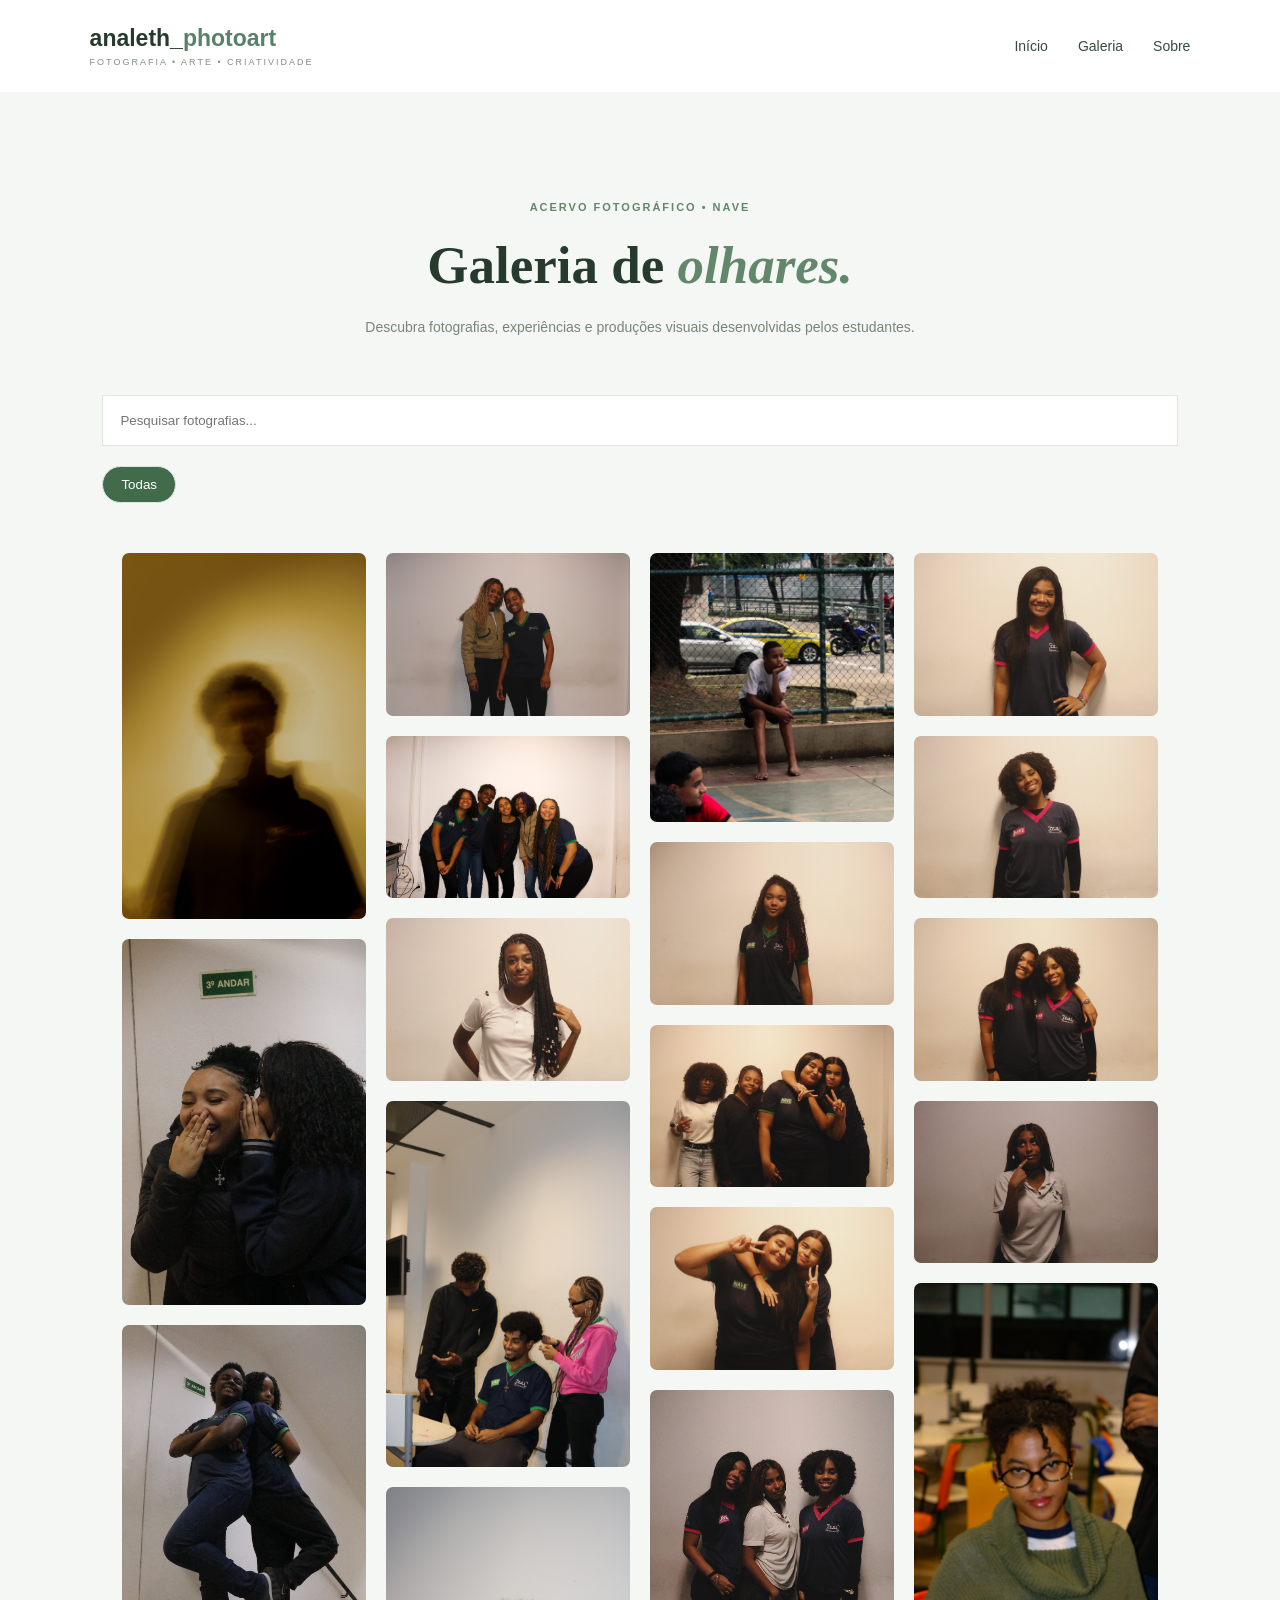
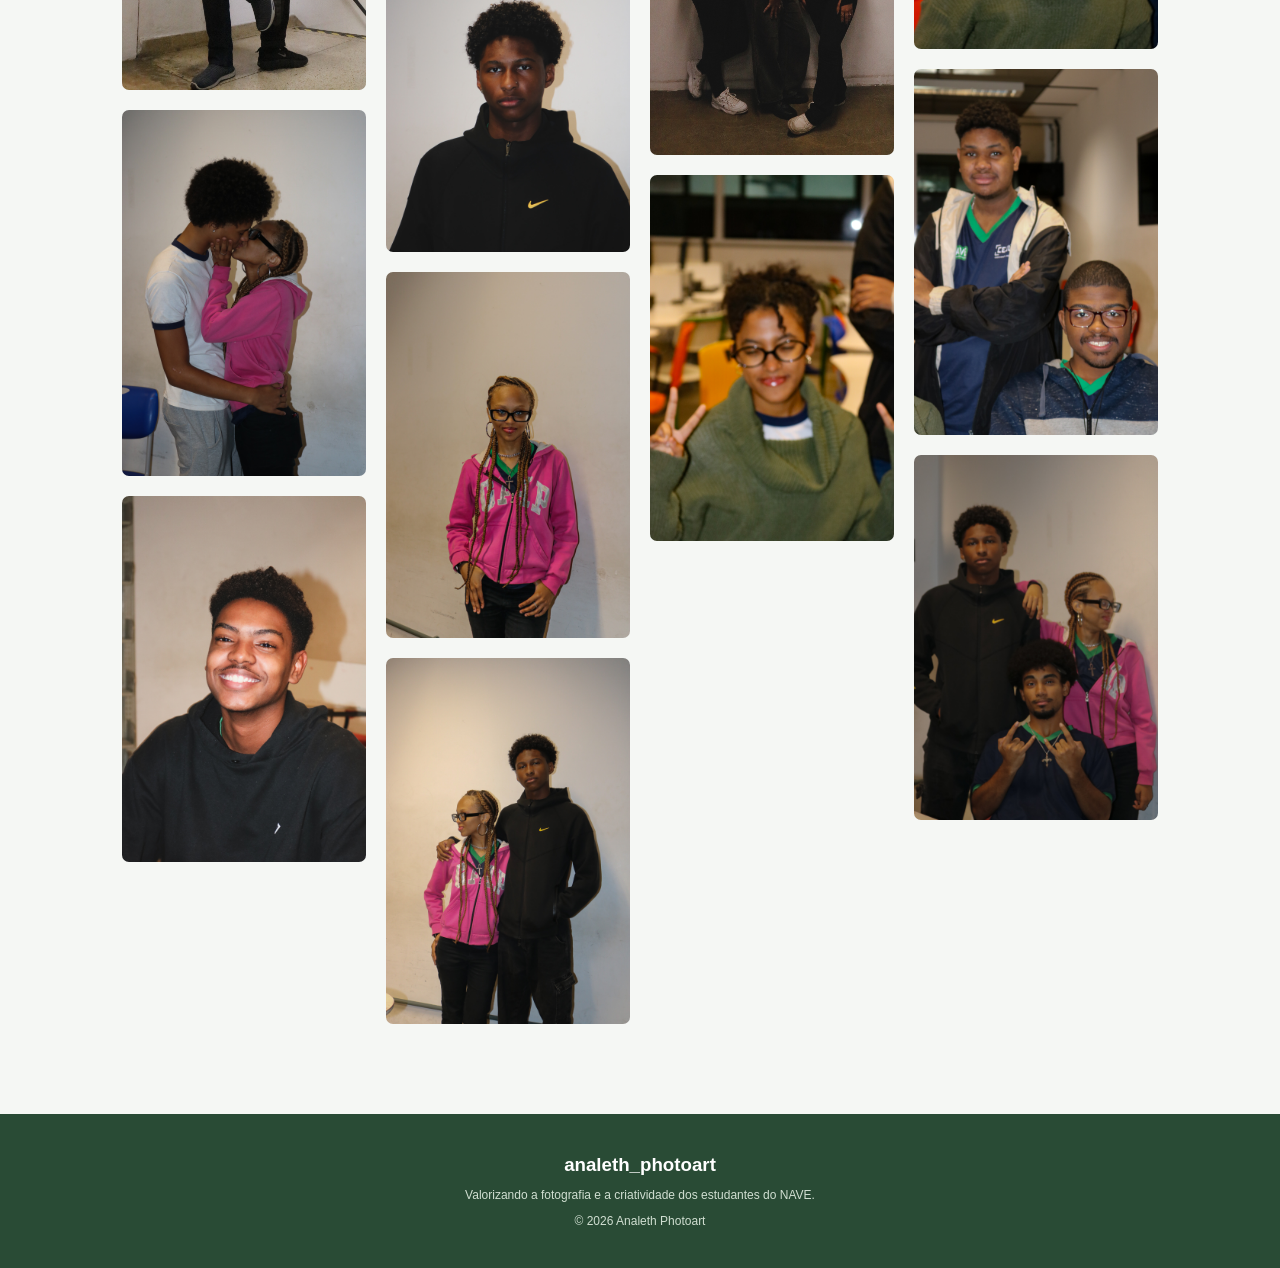
==== galeria.html @ b7a5aa27 "site 1.0" ====
<!DOCTYPE html>
<html lang="pt-BR">
<head>
    <meta charset="UTF-8">
    <meta name="viewport" content="width=device-width, initial-scale=1.0">
    <title>Galeria | Analeth Photoart</title>
    <link rel="stylesheet" href="css/style.css">
    <script src="js/script.js" defer></script>
</head>

<body data-page="galeria">

<header>
    <div class="logo">
        <h2>analeth_<span>photoart</span></h2>
        <p>FOTOGRAFIA • ARTE • CRIATIVIDADE</p>
    </div>

    <nav>
        <a href="index.html">Início</a>
        <a href="galeria.html">Galeria</a>
        <a href="sobre.html">Sobre</a>
    </nav>
</header>

<main class="pagina-interna">

    <section class="titulo-pagina">
        <span>ACERVO FOTOGRÁFICO • NAVE</span>
        <h1>Galeria de <em>olhares.</em></h1>
        <p>
            Descubra fotografias, experiências e produções
            visuais desenvolvidas pelos estudantes.
        </p>
    </section>

    <section class="ferramentas-galeria">

        <input
            type="search"
            id="pesquisa"
            placeholder="Pesquisar fotografias..."
        >

        <div class="categorias">
            <button class="filtro ativo" data-categoria="todas">
                Todas
            </button>
        </div>

    </section>

    <p id="contador-fotos" class="contador-fotos"></p>

    
        
<section class="gallery">
    <div class="column">
        <img src="imagem/image1.jpg">
        <img src="imagem/imagem2.JPG">
        <img src="imagem/imagem3.JPG">
        <img src="imagem/imagem25.jpg">
        <img src="imagem/imagem26.jpg">
    </div>

    <div class="column">
        <img src="imagem/imagem5.jpg">
        <img src="imagem/imagem6.jpg">
        <img src="imagem/imagem7.jpg">
        <img src="imagem/imagem17.jpg">
        <img src="imagem/imagem22.jpg">
        <img src="imagem/imagem23.jpg">
        <img src="imagem/imagem24.jpg">
    </div>

    <div class="column">
        <img src="imagem/imagem31.jpg">
        <img src="imagem/imagem9.jpg">
        <img src="imagem/imagem10.jpg">
        <img src="imagem/imagem11.jpg">
        <img src="imagem/imagem16.jpg">
        <img src="imagem/imagem18.jpg">
    </div>

    <div class="column">
        <img src="imagem/imagem12.jpg">
        <img src="imagem/imagem13.jpg">
        <img src="imagem/imagem14.jpg">
        <img src="imagem/imagem15.jpg">
        <img src="imagem/imagem19.jpg">
        <img src="imagem/imagem20.jpg">
        <img src="imagem/imagem21.jpg">
    </div>
</section>

    </section>

    <div class="mensagem-api" id="mensagem-api"></div>

</main>

<footer>
    <h3>analeth_photoart</h3>
    <p>Valorizando a fotografia e a criatividade dos estudantes do NAVE.</p>
    <p>© 2026 Analeth Photoart</p>
</footer>




<script src="js/script.js"></script>

</body>
</html>
---- css/style.css ----
* {
    margin: 0;
    padding: 0;
    box-sizing: border-box;
}

body {
    font-family: Arial, sans-serif;
    background: #f5f8f3;
    color: #263b2d;
}

/* CABEÇALHO */

header {
    display: flex;
    justify-content: space-between;
    align-items: center;
    padding: 25px 7%;
    background: white;
}

.logo h2 {
    font-size: 23px;
}

.logo span {
    color: #568365;
}

.logo p {
    font-size: 9px;
    letter-spacing: 2px;
    margin-top: 5px;
    color: #819083;
}

nav {
    display: flex;
    gap: 30px;
}

nav a {
    text-decoration: none;
    color: #354b3b;
    font-size: 14px;
    transition: 0.3s;
}

nav a:hover {
    color: #719d7a;
}

/* INÍCIO */

.inicio {
    display: flex;
    align-items: center;
    justify-content: space-between;
    padding: 90px 8%;
    gap: 50px;
}

.inicio-texto {
    max-width: 520px;
}

.destaque,
.apresentacao span,
.titulo-secao span {
    color: #63876a;
    font-size: 11px;
    letter-spacing: 2px;
    font-weight: bold;
}

.inicio h1 {
    font-family: Georgia, serif;
    font-size: 58px;
    line-height: 1.15;
    margin: 25px 0;
}

.inicio h1 span {
    display: block;
    color: #63876a;
    font-style: italic;
}

.inicio-texto p {
    color: #788579;
    line-height: 1.9;
    font-size: 14px;
}

.botao {
    display: inline-block;
    margin-top: 30px;
    padding: 16px 25px;
    background: #315b40;
    color: white;
    text-decoration: none;
    transition: 0.3s;
}

.botao:hover {
    background: #63876a;
    transform: translateY(-3px);
}

.inicio-imagem {
    width: 48%;
    height: 420px;
}

.inicio-imagem img {
    width: 100%;
    height: 100%;
    object-fit: cover;
    border-radius: 150px 150px 5px 5px;
}

/* APRESENTAÇÃO */

.apresentacao {
    background: #e8efe5;
    text-align: center;
    padding: 75px 15%;
}

.apresentacao h2 {
    font-family: Georgia, serif;
    font-size: 38px;
    margin: 20px 0;
}

.apresentacao em {
    color: #63876a;
}

.apresentacao p {
    color: #758177;
    line-height: 1.8;
    max-width: 650px;
    margin: auto;
}

/* DESTAQUES */

.destaques {
    padding: 75px 8%;
}

.titulo-secao {
    display: flex;
    justify-content: space-between;
    align-items: center;
    margin-bottom: 35px;
}

.titulo-secao h2 {
    font-family: Georgia, serif;
    font-size: 34px;
    margin-top: 12px;
}

.titulo-secao a {
    color: #52785b;
    text-decoration: none;
}

.galeria-destaques {
    display: grid;
    grid-template-columns: repeat(3, 1fr);
    gap: 20px;
}

.galeria-destaques img {
    width: 100%;
    height: 280px;
    object-fit: cover;
    border-radius: 5px;
    transition: 0.4s;
}

.galeria-destaques img:hover {
    transform: translateY(-7px);
}

/* RODAPÉ */

footer {
    background: #294b35;
    color: white;
    text-align: center;
    padding: 40px 20px;
}

footer p {
    font-size: 12px;
    margin-top: 12px;
    color: #d1dfd2;
}

/* CELULAR */

@media (max-width: 768px) {

    header {
        flex-direction: column;
        gap: 20px;
    }

    nav {
        gap: 15px;
        flex-wrap: wrap;
        justify-content: center;
    }

    .inicio {
        flex-direction: column;
        padding: 55px 7%;
    }

    .inicio h1 {
        font-size: 43px;
    }

    .inicio-imagem {
        width: 100%;
        height: 330px;
    }

    .apresentacao {
        padding: 55px 8%;
    }

    .apresentacao h2 {
        font-size: 30px;
    }

    .titulo-secao {
        align-items: flex-start;
        gap: 15px;
        flex-direction: column;
    }

    .galeria-destaques {
        grid-template-columns: 1fr 1fr;
    }

    .galeria-destaques img {
        height: 190px;
    }
}


/* PÁGINAS INTERNAS */

.pagina-interna {
    padding: 70px 8%;
}

.titulo-pagina {
    text-align: center;
    padding: 35px 0 55px;
}

.titulo-pagina > span,
.sobre-texto > span,
.objetivos > span {
    color: #63876a;
    font-size: 11px;
    letter-spacing: 2px;
    font-weight: bold;
}

.titulo-pagina h1 {
    font-family: Georgia, serif;
    font-size: 53px;
    margin: 20px 0;
}

.titulo-pagina h1 em {
    color: #63876a;
}

.titulo-pagina p {
    color: #788579;
    font-size: 14px;
    line-height: 1.8;
}

/* PESQUISA E CATEGORIAS */

.ferramentas-galeria {
    margin-bottom: 30px;
}

#pesquisa {
    width: 100%;
    padding: 17px;
    border: 1px solid #dce6da;
    background: white;
    outline: none;
    margin-bottom: 20px;
}

#pesquisa:focus {
    border-color: #63876a;
}

.categorias {
    display: flex;
    flex-wrap: wrap;
    gap: 12px;
}

.filtro {
    padding: 10px 18px;
    border: 1px solid #dce6da;
    background: transparent;
    color: #49634d;
    cursor: pointer;
    border-radius: 25px;
    transition: 0.3s;
}

.filtro:hover,
.filtro.ativo {
    background: #426b4c;
    color: white;
}

.contador-fotos {
    color: #819083;
    font-size: 12px;
    margin-bottom: 20px;
}


* {
    margin: 0;
    padding: 0;
    box-sizing: border-box;
}

body {
    background: #f5f7f4;
}

.gallery {
    display: grid;
    grid-template-columns: repeat(4, 1fr);
    gap: 20px;
    max-width: 1450px;
    margin: auto;
    padding: 20px;
}

.column {
    display: flex;
    flex-direction: column;
    gap: 20px;
}

.column img {
    width: 100%;
    height: auto;
    display: block;
    object-fit: cover;
    border-radius: 7px;
    transition: transform 0.3s ease;
    cursor: pointer;
}

.column img:hover {
    transform: scale(1.02);
}

/* Tablet */
@media (max-width: 900px) {
    .gallery {
        grid-template-columns: repeat(2, 1fr);
    }
}

/* Celular */
@media (max-width: 550px) {
    .gallery {
        grid-template-columns: repeat(2, 1fr);
        gap: 10px;
        padding: 10px;
    }

    .column {
        gap: 10px;
    }
}


/* MODAL DE FOTOGRAFIA */

.modal-foto {
    display: none;
    position: fixed;
    z-index: 100;
    inset: 0;
    background: #17271feF;
    align-items: center;
    justify-content: center;
    padding: 25px;
}

.modal-foto.aberto {
    display: flex;
}

#conteudo-modal {
    max-width: 850px;
    max-height: 85vh;
    color: white;
    text-align: center;
}

#conteudo-modal img {
    max-width: 100%;
    max-height: 70vh;
    object-fit: contain;
}

#conteudo-modal p {
    margin-top: 15px;
}

#fechar-modal {
    position: absolute;
    top: 20px;
    right: 30px;
    font-size: 40px;
    color: white;
    background: none;
    border: none;
    cursor: pointer;
}


/* SOBRE */

.sobre-conteudo {
    display: grid;
    grid-template-columns: 1fr 1fr;
    align-items: center;
    gap: 55px;
    padding: 30px 0 90px;
}

.sobre-texto h1 {
    font-family: Georgia, serif;
    font-size: 49px;
    line-height: 1.2;
    margin: 25px 0;
}

.sobre-texto h1 em {
    color: #63876a;
}

.sobre-texto p {
    color: #788579;
    font-size: 14px;
    line-height: 1.9;
    margin-bottom: 18px;
}

.sobre-imagem img {
    width: 100%;
    height: 420px;
    object-fit: cover;
    border-radius: 150px 150px 5px 5px;
}

.objetivos {
    padding: 60px 0;
    border-top: 1px solid #dce6da;
}

.objetivos h2 {
    font-family: Georgia, serif;
    font-size: 37px;
    margin: 20px 0 35px;
}

.objetivos h2 em {
    color: #63876a;
}

.objetivos-grid {
    display: grid;
    grid-template-columns: repeat(3, 1fr);
    gap: 25px;
}

.objetivos-grid article {
    border-top: 2px solid #b6cbb5;
    padding-top: 20px;
}

.objetivos-grid h3 {
    font-family: Georgia, serif;
    margin-bottom: 12px;
}

.objetivos-grid p {
    font-size: 13px;
    line-height: 1.8;
    color: #788579;
}

.sobre-convite {
    padding: 45px;
    background: #e8efe5;
    text-align: center;
}

.sobre-convite h2 {
    font-family: Georgia, serif;
    margin-bottom: 15px;
}

/* ANIMAÇÃO */

@keyframes aparecer {
    from {
        opacity: 0;
        transform: translateY(15px);
    }

    to {
        opacity: 1;
        transform: translateY(0);
    }
}

/* RESPONSIVIDADE */

@media (max-width: 768px) {

    .pagina-interna {
        padding: 45px 6%;
    }

    .titulo-pagina h1 {
        font-size: 39px;
    }

    .galeria-pinterest {
        columns: 2 130px;
        column-gap: 10px;
    }

    .foto-card {
        margin-bottom: 10px;
    }

    .sobre-conteudo {
        grid-template-columns: 1fr;
        gap: 30px;
    }

    .sobre-texto h1 {
        font-size: 40px;
    }

    .sobre-imagem img {
        height: 320px;
    }

    .objetivos-grid {
        grid-template-columns: 1fr;
    }

    .linha-favoritos {
        gap: 15px;
        flex-wrap: wrap;
    }

    .categorias {
        gap: 8px;
    }

    .filtro {
        padding: 9px 12px;
        font-size: 12px;
    }
}
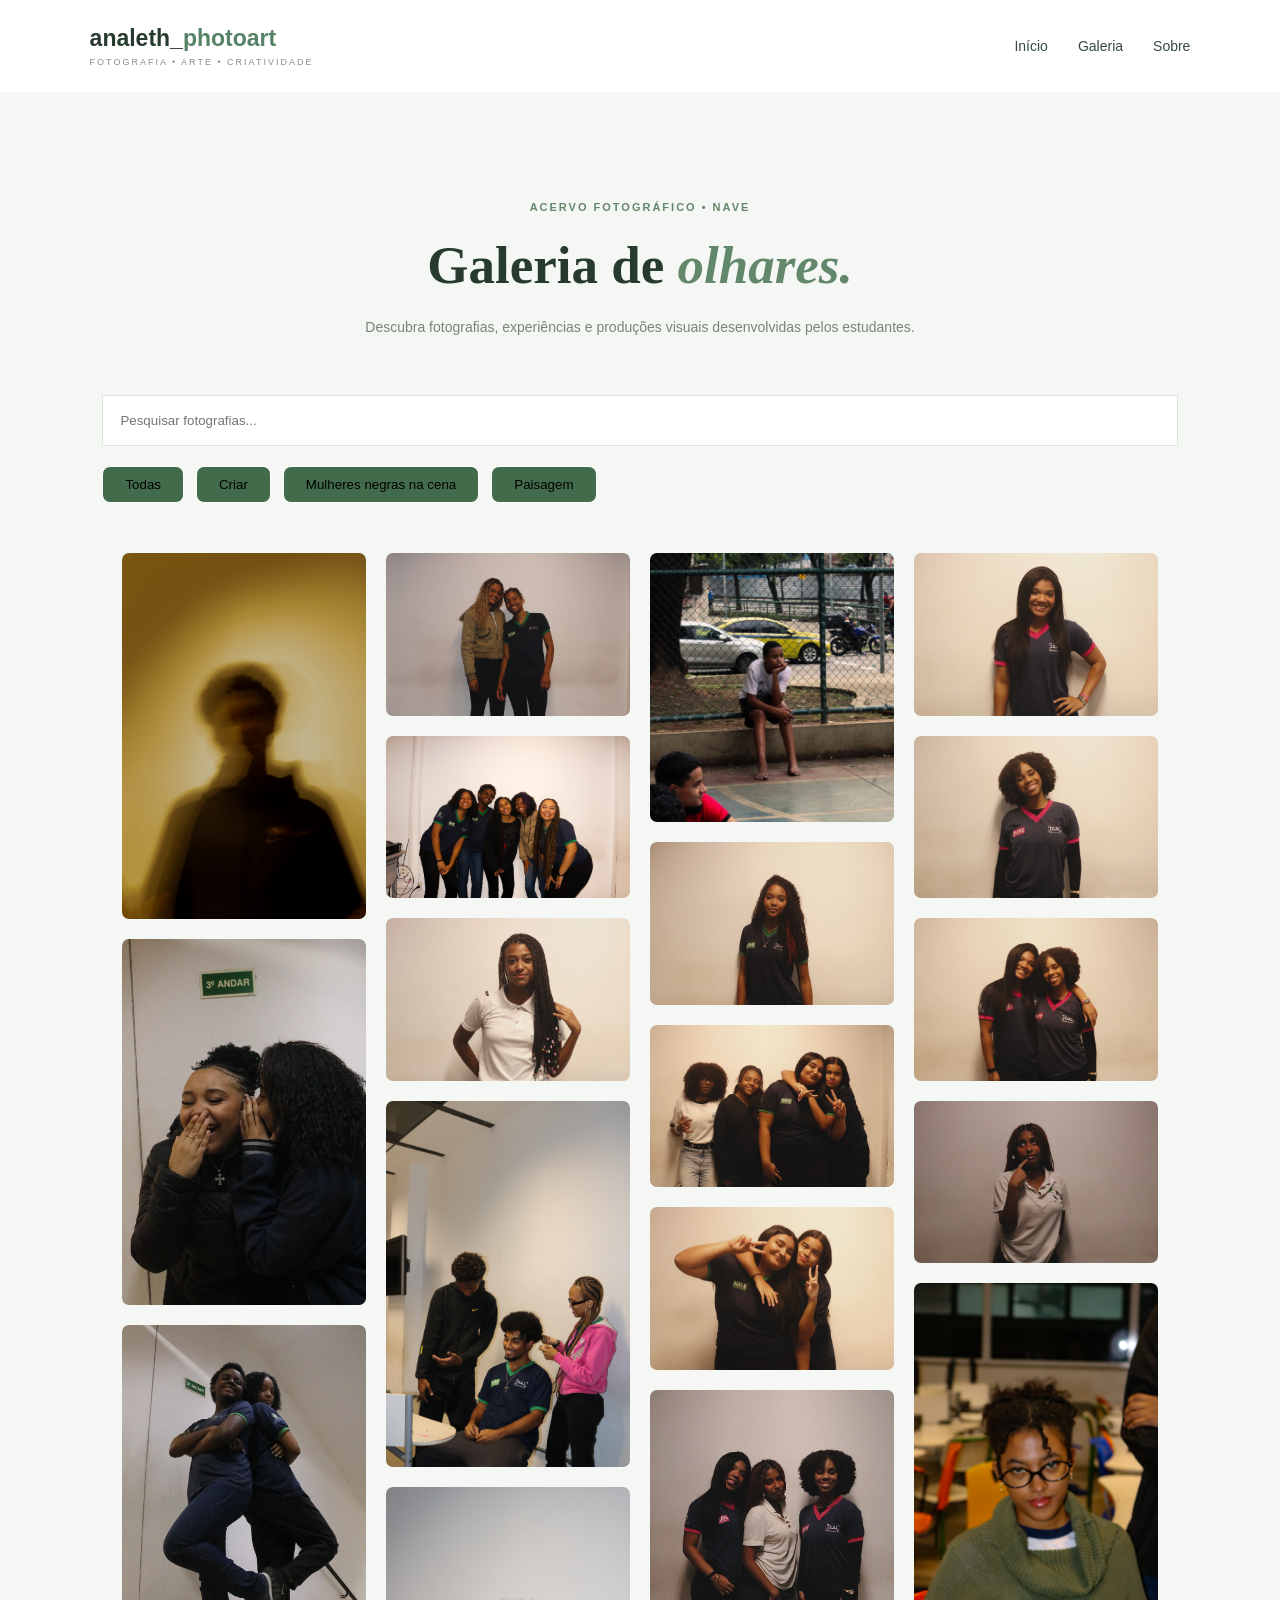
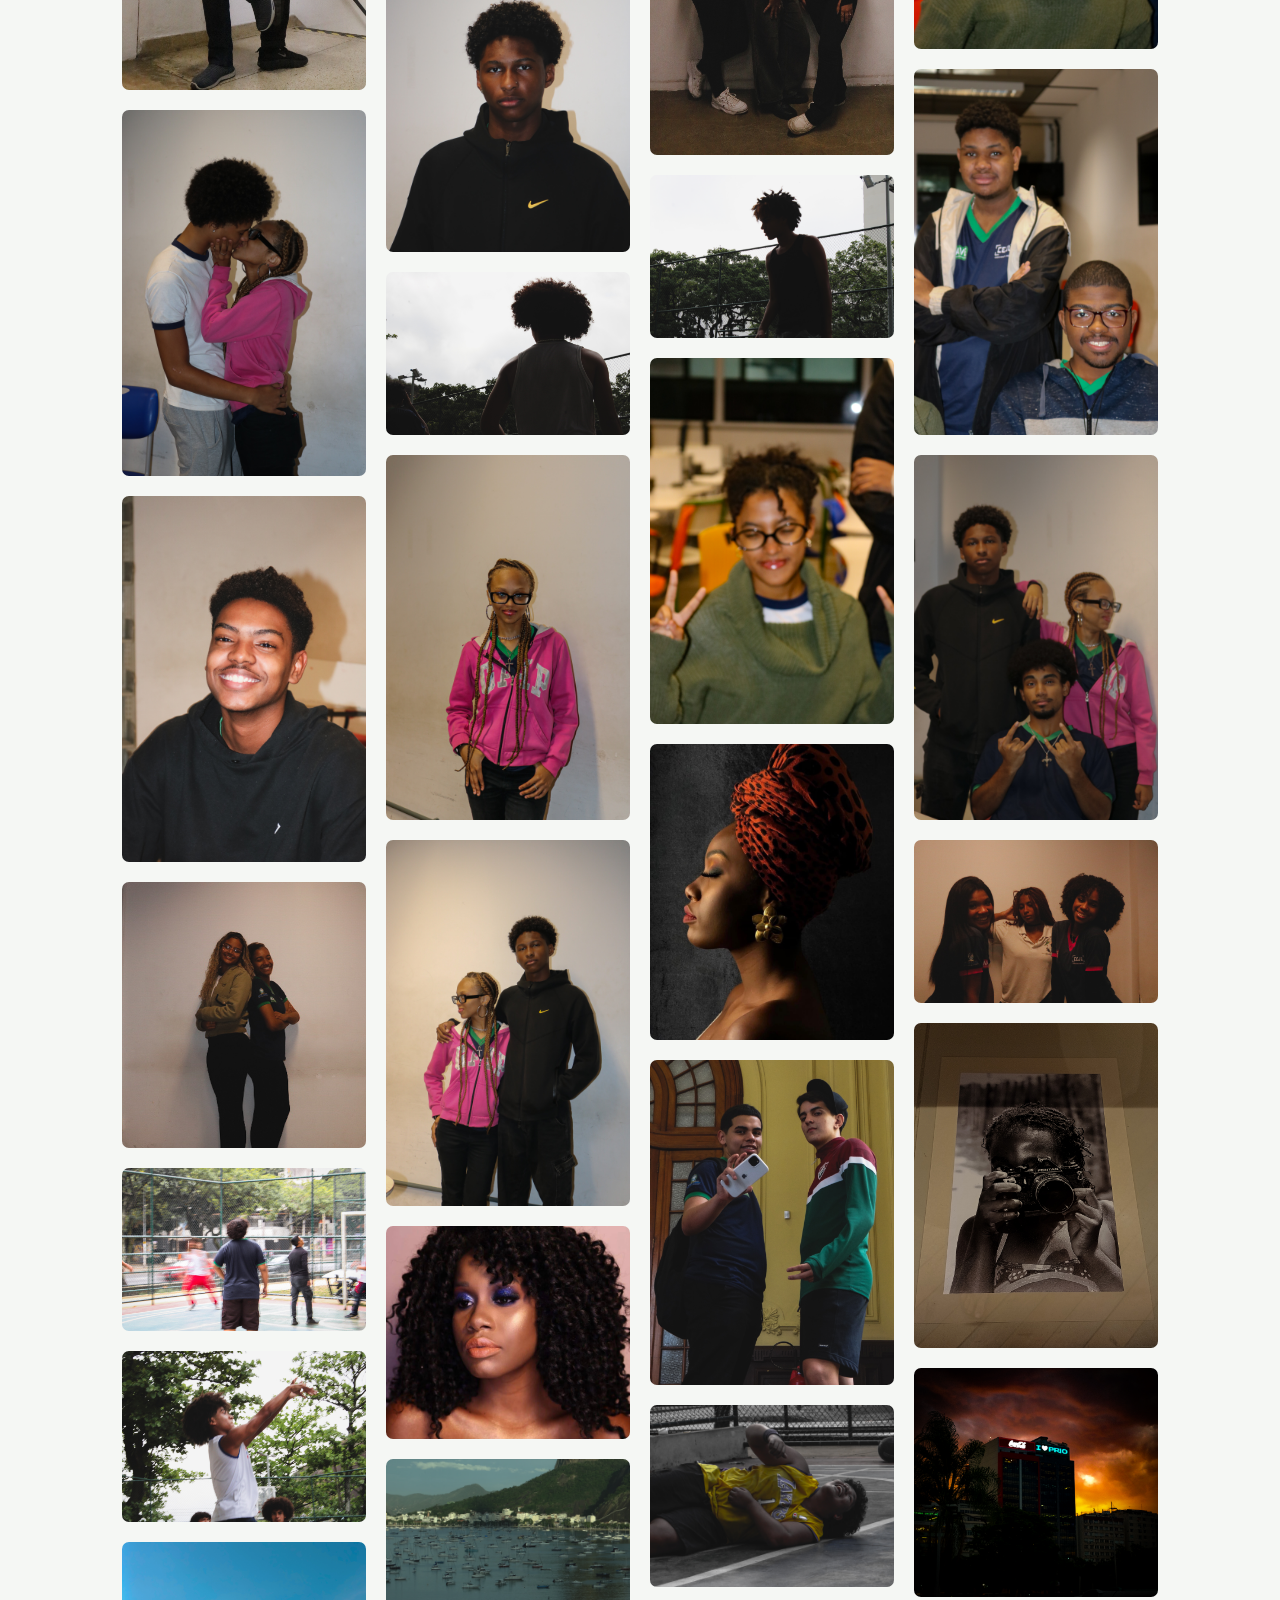
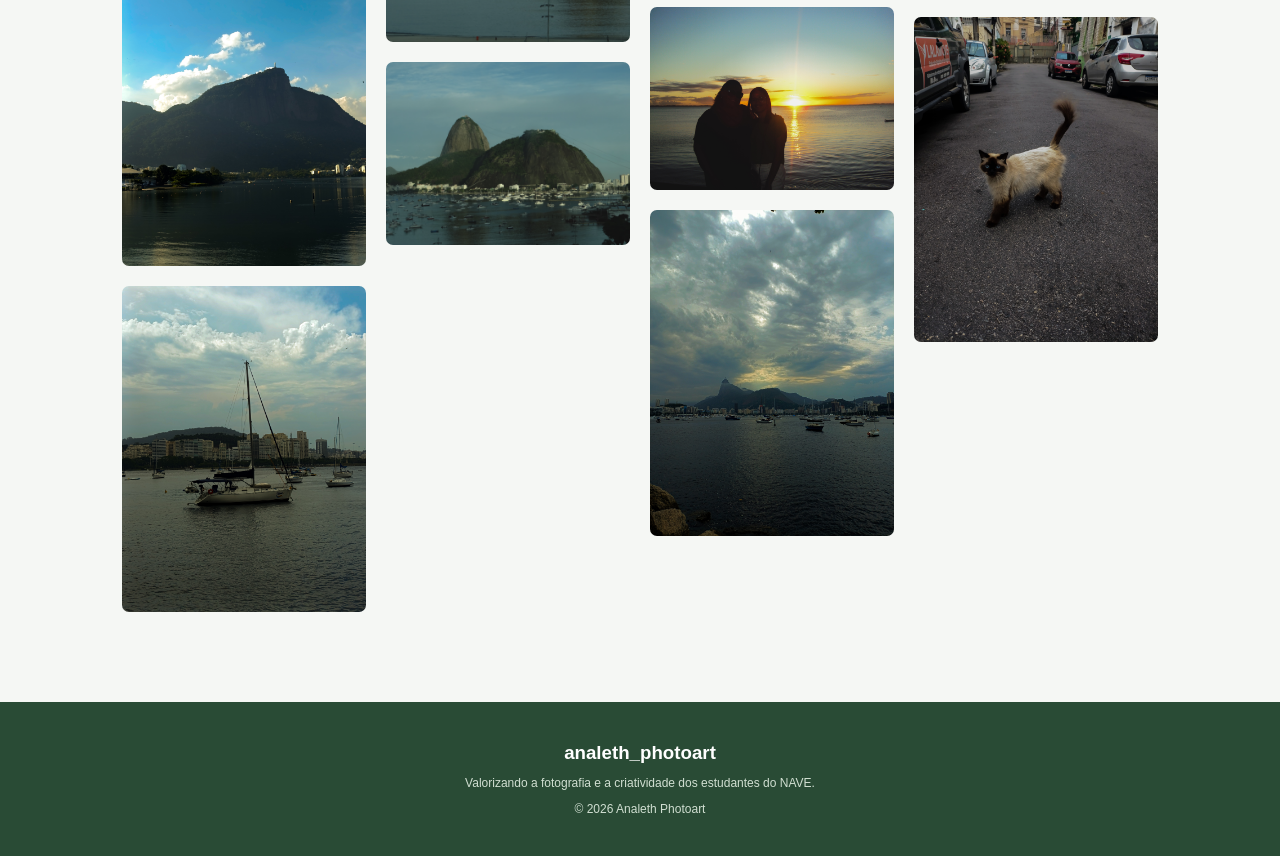
==== commit b12d2023: "2.0" ====
--- a/galeria.html
+++ b/galeria.html
@@ -47,6 +47,14 @@
             <button class="filtro ativo" data-categoria="todas">
                 Todas
             </button>
+            <button class="filtro ativo" data-categoria="criar">
+                Criar
+            </button><button class="filtro ativo" data-categoria="mulheres">
+                Mulheres negras na cena
+            </button>
+            </button><button class="filtro ativo" data-categoria="paisagem">
+                Paisagem
+            </button>
         </div>
 
     </section>
@@ -56,41 +64,66 @@
     
         
 <section class="gallery">
+
+    
+
     <div class="column">
-        <img src="imagem/image1.jpg">
-        <img src="imagem/imagem2.JPG">
-        <img src="imagem/imagem3.JPG">
-        <img src="imagem/imagem25.jpg">
-        <img src="imagem/imagem26.jpg">
+        <img src="imagem/image1.jpg" alt="criar">
+        <img src="imagem/imagem2.JPG" alt="mulheres">
+        <img src="imagem/imagem3.JPG" alt="mulheres">
+        <img src="imagem/imagem25.jpg" alt="criar">
+        <img src="imagem/imagem26.jpg" alt="criar">
+        <img src="imagem/imagem4.jpg" alt="mulheres">
+        <img src="imagem/imagem30.jpg" alt="criar">
+        <img src="imagem/imagem29.jpg" alt="criar">
+        <img src="imagem/imagem42.jpg" alt="paisagem">
+        <img src="imagem/imagem48.jpg" alt="Paisagem">
     </div>
 
     <div class="column">
-        <img src="imagem/imagem5.jpg">
-        <img src="imagem/imagem6.jpg">
-        <img src="imagem/imagem7.jpg">
-        <img src="imagem/imagem17.jpg">
-        <img src="imagem/imagem22.jpg">
-        <img src="imagem/imagem23.jpg">
-        <img src="imagem/imagem24.jpg">
+        <img src="imagem/imagem5.jpg" alt="mulheres">
+        <img src="imagem/imagem6.jpg" alt="mulheres">
+        <img src="imagem/imagem7.jpg" alt="mulheres">
+        <img src="imagem/imagem17.jpg" alt="criar">
+        <img src="imagem/imagem22.jpg" alt="criar">
+        <img src="imagem/imagem27.jpg" alt="criar">
+        <img src="imagem/imagem23.jpg" alt="mulheres">
+        <img src="imagem/imagem24.jpg" alt="criar">
+        <img src="imagem/imagem34.jpeg" alt="mulheres">
+        <img src="imagem/imagem39.jpg" alt="paisagem">
+        <img src="imagem/imagem40.jpg" alt="paisagem">
+        
     </div>
 
     <div class="column">
-        <img src="imagem/imagem31.jpg">
-        <img src="imagem/imagem9.jpg">
-        <img src="imagem/imagem10.jpg">
-        <img src="imagem/imagem11.jpg">
-        <img src="imagem/imagem16.jpg">
-        <img src="imagem/imagem18.jpg">
+        <img src="imagem/imagem31.jpg" alt="criar">
+        <img src="imagem/imagem9.jpg" alt="mulheres">
+        <img src="imagem/imagem10.jpg" alt="mulheres">
+        <img src="imagem/imagem11.jpg" alt="mulheres">
+        <img src="imagem/imagem16.jpg" alt="mulheres">
+        <img src="imagem/imagem28.jpg" alt="criar">
+        <img src="imagem/imagem18.jpg" alt="mulheres">
+        <img src="imagem/imagem33.jpeg" alt="mulheres">
+        <img src="imagem/imagem37.jpg" alt="criar">
+        <img src="imagem/imagem38.jpg" alt="paisagem">
+        <img src="imagem/imagem41.jpg" alt="paisagem">
+        <img src="imagem/imagem47.jpg" alt="paisagem">
+        
     </div>
 
     <div class="column">
-        <img src="imagem/imagem12.jpg">
-        <img src="imagem/imagem13.jpg">
-        <img src="imagem/imagem14.jpg">
-        <img src="imagem/imagem15.jpg">
-        <img src="imagem/imagem19.jpg">
-        <img src="imagem/imagem20.jpg">
-        <img src="imagem/imagem21.jpg">
+        <img src="imagem/imagem12.jpg" alt="mulheres">
+        <img src="imagem/imagem13.jpg" alt="mulheres">
+        <img src="imagem/imagem14.jpg" alt="mulheres">
+        <img src="imagem/imagem15.jpg" alt="mulheres">
+        <img src="imagem/imagem19.jpg" alt="mulheres">
+        <img src="imagem/imagem20.jpg" alt="criar">
+        <img src="imagem/imagem21.jpg" alt="criar">
+        <img src="imagem/imagem36.jpg" alt="mulheres">
+        <img src="imagem/imagem45.jpg" alt="paisagem">
+        <img src="imagem/imagem43.jpg" alt="paisagem">
+        <img src="imagem/imagem46.jpg" alt="paisagem">
+        
     </div>
 </section>
 
--- a/css/style.css
+++ b/css/style.css
@@ -317,27 +317,47 @@
     gap: 12px;
 }
 
+color: #49634d;
+background: #426b4c;
+
+
+.filtros {
+    display: flex;
+    justify-content: center;
+    gap: 12px;
+    flex-wrap: wrap;
+    margin-bottom: 30px;
+}
+
 .filtro {
-    padding: 10px 18px;
-    border: 1px solid #dce6da;
+    padding: 10px 22px;
+    border: 1px solid #333;
     background: transparent;
     color: #49634d;
+    border-radius: 8px;
     cursor: pointer;
-    border-radius: 25px;
     transition: 0.3s;
 }
 
-.filtro:hover,
+.filtro:hover {
+    background: #333;
+    color: #fff;
+}
+
 .filtro.ativo {
     background: #426b4c;
-    color: white;
-}
-
-.contador-fotos {
-    color: #819083;
-    font-size: 12px;
-    margin-bottom: 20px;
-}
+    color: #000;
+    border-color: #fff;
+}
+
+.item {
+    transition: opacity 0.3s ease;
+}
+
+.item.oculto {
+    display: none;
+}
+
 
 
 * {
